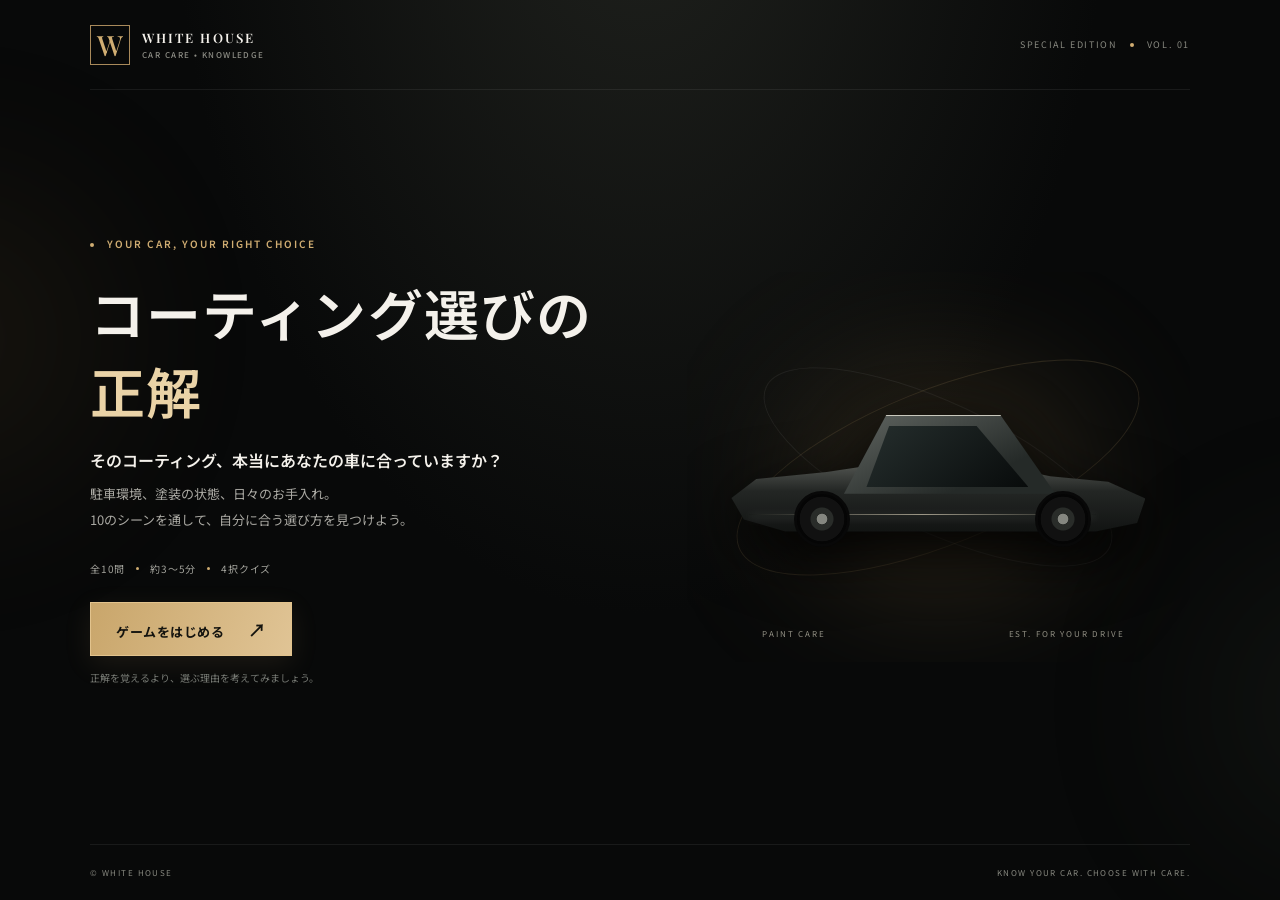
==== coating-quiz/index.html @ e6cbf6b0 "Add files via upload" ====
<!doctype html>
<html lang="ja">
<head>
  <meta charset="utf-8">
  <meta name="viewport" content="width=device-width, initial-scale=1">
  <meta name="theme-color" content="#080909">
  <meta name="description" content="愛車に合うコーティング選びを、10問のクイズで学ぶゲーム。">
  <title>コーティング選びの正解 | WHITE HOUSE</title>
  <link rel="preconnect" href="https://fonts.googleapis.com">
  <link rel="preconnect" href="https://fonts.gstatic.com" crossorigin>
  <link href="https://fonts.googleapis.com/css2?family=Noto+Sans+JP:wght@400;500;600;700;800&family=Playfair+Display:wght@500;600&display=swap" rel="stylesheet">
  <link rel="stylesheet" href="styles.css">
  <script src="questions.js" defer></script>
  <script src="app.js" defer></script>
</head>
<body>
  <div class="ambient ambient-one" aria-hidden="true"></div>
  <div class="ambient ambient-two" aria-hidden="true"></div>
  <main class="shell">
    <header class="masthead">
      <a class="brand" href="#top" aria-label="WHITE HOUSE トップ">
        <span class="brand-mark" aria-hidden="true">W</span>
        <span class="brand-name">WHITE HOUSE<small>CAR CARE • KNOWLEDGE</small></span>
      </a>
      <span class="edition">SPECIAL EDITION <i></i> VOL. 01</span>
    </header>

    <section id="start-screen" class="screen hero" aria-labelledby="game-title">
      <div class="hero-copy">
        <p class="eyebrow"><span></span> YOUR CAR, YOUR RIGHT CHOICE</p>
        <h1 id="game-title">コーティング選びの<span>正解</span></h1>
        <p class="hero-lead">そのコーティング、本当にあなたの車に合っていますか？</p>
        <p class="hero-description">駐車環境、塗装の状態、日々のお手入れ。<br>10のシーンを通して、自分に合う選び方を見つけよう。</p>
        <div class="hero-meta"><span>全10問</span><b></b><span>約3〜5分</span><b></b><span>4択クイズ</span></div>
        <button id="start-button" class="button button-primary">ゲームをはじめる <span aria-hidden="true">↗</span></button>
        <p class="fine-print">正解を覚えるより、選ぶ理由を考えてみましょう。</p>
      </div>
      <div class="hero-art" aria-hidden="true">
        <div class="art-glow"></div><div class="art-ring ring-a"></div><div class="art-ring ring-b"></div>
        <div class="car-illustration"><div class="car-top"></div><div class="car-body"></div><div class="car-glass"></div><div class="car-shine"></div><div class="wheel wheel-left"></div><div class="wheel wheel-right"></div></div>
        <div class="art-caption"><span>PAINT CARE</span><span>EST. FOR YOUR DRIVE</span></div>
      </div>
    </section>

    <section id="quiz-screen" class="screen quiz-screen" aria-live="polite" hidden>
      <div class="quiz-topline"><span id="stage-label" class="eyebrow">STAGE 01 <span class="eyebrow-jp">ディーラーコーティング</span></span><span id="question-count" class="question-count">01 <small>/ 10</small></span></div>
      <div class="progress-track" role="progressbar" aria-label="クイズの進行状況" aria-valuemin="0" aria-valuemax="10" aria-valuenow="1"><span id="progress-fill"></span></div>
      <div class="question-card">
        <p id="scenario" class="scenario"></p>
        <h2 id="question-title" class="question-title"></h2>
        <div id="choices" class="choices"></div>
        <div id="feedback" class="feedback" hidden>
          <div class="feedback-heading"><span id="feedback-status"></span><span id="feedback-note"></span></div>
          <p id="answer-feedback" class="answer-feedback"></p>
          <div class="explanation"><span class="explanation-label">LEARN MORE</span><p id="explanation-text"></p></div>
          <button id="next-button" class="button button-primary next-button">次の問題へ <span aria-hidden="true">→</span></button>
        </div>
      </div>
      <div class="quiz-footer"><span>WHITE HOUSE <i>·</i> COATING GUIDE</span><span>自分のペースで考えてみよう</span></div>
    </section>

    <section id="result-screen" class="screen result-screen" aria-labelledby="result-heading" hidden>
      <p class="eyebrow"><span></span> YOUR COATING IQ</p>
      <h2 id="result-heading">QUIZ <span>COMPLETE</span></h2>
      <div class="result-main">
        <div class="score-wrap"><span class="score-label">YOUR SCORE</span><div class="score"><span id="score-value">0</span><small>/ 10</small></div><span id="rank-name" class="rank-name"></span></div>
        <div class="result-message"><p id="rank-description"></p><div class="result-divider"></div><span class="summary-label">あなたの回答傾向</span><p id="tendency-text" class="tendency-text"></p></div>
      </div>
      <div class="takeaways"><span class="explanation-label">TAKEAWAY</span><p>コーティングは「どこで・何を」だけでなく、<strong>なぜ必要か、どう維持するか</strong>まで考えると選びやすくなります。</p></div>
      <button id="replay-button" class="button button-primary">もう一度プレイ <span aria-hidden="true">↻</span></button>
      <p class="disclaimer">本ゲームは一般的な選び方の学習を目的としています。車種・塗装状態・製品・施工条件により結果は異なります。具体的な性能や保証条件は、各メーカーの最新資料と施工店にご確認ください。</p>
    </section>

    <footer class="site-footer"><span>© WHITE HOUSE</span><span>KNOW YOUR CAR. CHOOSE WITH CARE.</span></footer>
  </main>
</body>
</html>
---- coating-quiz/styles.css ----
:root{color-scheme:dark;--bg:#080909;--panel:#101211;--panel2:#151816;--line:#292d29;--gold:#d0ad72;--gold-light:#ead3a7;--text:#f4f1eb;--muted:#999b96;--green:#a9c5aa;--red:#dfaa9f;--serif:"Playfair Display",Georgia,serif;--sans:"Noto Sans JP",system-ui,sans-serif}*{box-sizing:border-box}html{min-height:100%;background:var(--bg)}body{margin:0;min-height:100vh;background:radial-gradient(ellipse at 50% -20%,#20221e 0,transparent 52%),var(--bg);color:var(--text);font-family:var(--sans);font-size:15px;line-height:1.7;overflow-x:hidden}.ambient{position:fixed;pointer-events:none;border-radius:50%;filter:blur(100px);opacity:.1}.ambient-one{width:300px;height:300px;background:#b0844a;top:21%;left:-200px}.ambient-two{width:300px;height:300px;background:#68765e;right:-220px;bottom:5%}.shell{position:relative;z-index:1;width:min(1100px,calc(100% - 48px));min-height:100vh;margin:auto;display:flex;flex-direction:column}.masthead{height:90px;border-bottom:1px solid #ffffff12;display:flex;align-items:center;justify-content:space-between}.brand{display:flex;align-items:center;gap:12px;color:var(--text);text-decoration:none}.brand-mark{font:500 28px var(--serif);color:var(--gold);border:1px solid #a98a5b;width:40px;height:40px;display:grid;place-items:center}.brand-name{font:600 13px var(--serif);letter-spacing:.16em}.brand-name small{display:block;font:500 8px var(--sans);color:#8d8d85;letter-spacing:.18em;margin-top:3px}.edition,.site-footer{font-size:9px;letter-spacing:.18em;color:#888980}.edition i,.hero-meta b,.eyebrow>span{display:inline-block;width:4px;height:4px;border-radius:50%;background:var(--gold);vertical-align:middle;margin:0 9px}.screen[hidden]{display:none!important}.hero{flex:1;min-height:580px;display:grid;grid-template-columns:1fr .92fr;align-items:center;gap:50px;padding:48px 0}.hero-copy{padding:22px 0}.eyebrow{font-size:10px;letter-spacing:.2em;color:var(--gold);font-weight:600;margin:0 0 21px}.eyebrow>span{margin-left:0;margin-right:9px}.hero h1{font-size:clamp(34px,4.4vw,55px);letter-spacing:.02em;line-height:1.42;margin:0;font-weight:600}.hero h1 span{color:var(--gold-light)}.hero-lead{font-size:16px;font-weight:600;margin:18px 0 7px}.hero-description{font-size:13px;color:#aaa9a3;line-height:2;margin:0}.hero-meta{display:flex;align-items:center;gap:3px;font-size:10px;letter-spacing:.08em;color:#a3a39c;margin:27px 0 25px}.hero-meta b{width:3px;height:3px;margin:0 8px}.button{font-family:var(--sans);cursor:pointer;transition:transform .18s ease,background .18s ease,border .18s ease}.button:hover{transform:translateY(-2px)}.button-primary{min-height:54px;padding:0 25px;border:1px solid #e2c38d;background:linear-gradient(110deg,#c9a66b,#e0c495);color:#15140f;font-weight:700;font-size:13px;letter-spacing:.04em;box-shadow:0 8px 28px #c9a66b1c}.button-primary span{font-size:18px;margin-left:20px}.fine-print{font-size:10px;color:#777a74;margin:13px 0}.hero-art{height:390px;position:relative;display:grid;place-items:center;overflow:hidden}.art-glow{position:absolute;width:290px;height:220px;border-radius:50%;background:#c39e6230;filter:blur(70px);top:100px}.art-ring{position:absolute;border:1px solid #b99a652b;border-radius:50%;transform:rotate(-22deg)}.ring-a{width:430px;height:155px}.ring-b{width:380px;height:130px;transform:rotate(25deg);border-color:#ffffff10}.car-illustration{position:relative;width:min(450px,100%);height:180px;margin-top:30px;filter:drop-shadow(0 18px 30px #000)}.car-body{position:absolute;bottom:37px;left:4%;width:92%;height:70px;background:linear-gradient(180deg,#50534f 0,#232624 38%,#111312 100%);clip-path:polygon(6% 20%,23% 10%,33% 1%,64% 0,77% 16%,91% 24%,100% 48%,98% 83%,88% 95%,13% 95%,3% 78%,0 47%);border-bottom:1px solid #bfc2b878}.car-top{position:absolute;z-index:1;left:29%;top:23px;width:47%;height:83px;background:linear-gradient(155deg,#606561,#252a28 70%);clip-path:polygon(20% 0,74% 0,100% 95%,0 95%);border-top:1px solid #c9c8bd}.car-glass{position:absolute;z-index:2;top:34px;left:34%;width:36%;height:61px;background:linear-gradient(140deg,#252e2d,#080b0b);clip-path:polygon(14% 0,68% 0,100% 100%,0 100%)}.car-shine{position:absolute;z-index:3;left:8%;bottom:57px;width:77%;height:1px;background:linear-gradient(90deg,transparent,#ded4bcaa,transparent);box-shadow:0 2px 8px #fff5}.wheel{position:absolute;z-index:4;bottom:25px;width:56px;height:56px;border-radius:50%;background:radial-gradient(circle,#858780 0 14%,#292c29 16% 31%,#111 34% 62%,#050505 64%);border:3px solid #080808}.wheel-left{left:18%}.wheel-right{right:16%}.art-caption{position:absolute;bottom:21px;left:15%;right:13%;display:flex;justify-content:space-between;font-size:8px;letter-spacing:.23em;color:#929084}.site-footer{margin-top:auto;min-height:56px;border-top:1px solid #ffffff12;display:flex;align-items:center;justify-content:space-between;font-size:8px}.quiz-screen{flex:1;max-width:800px;width:100%;margin:0 auto;padding:54px 0 35px}.quiz-topline{display:flex;justify-content:space-between;align-items:center}.quiz-topline .eyebrow{margin:0}.eyebrow-jp{letter-spacing:.06em;color:#aaa9a1;margin-left:8px}.question-count{font:500 22px var(--serif);color:var(--gold-light)}.question-count small{font:10px var(--sans);color:#858780}.progress-track{height:2px;background:#292c28;margin:20px 0 37px}.progress-track span{display:block;width:10%;height:100%;background:var(--gold);transition:width .35s ease}.question-card{padding:0 0 15px}.scenario{font-size:12px;color:#a3a49d;line-height:1.9;white-space:pre-line;margin:0 0 14px}.question-title{font-size:clamp(24px,4vw,34px);line-height:1.5;margin:0 0 10px;font-weight:600;letter-spacing:.015em}.choices{display:grid;gap:10px;margin-top:25px}.choice{display:flex;align-items:center;gap:15px;min-height:63px;padding:12px 17px;border:1px solid #30332f;background:#111312;color:var(--text);text-align:left;font:500 13px/1.7 var(--sans);cursor:pointer;transition:background .18s,border-color .18s,transform .18s}.choice:hover:not(:disabled){border-color:#af9161;background:#181915;transform:translateX(3px)}.choice-letter{flex:none;font:500 13px var(--serif);color:var(--gold);width:28px;height:28px;border:1px solid #64543b;display:grid;place-items:center}.choice-text{flex:1}.choice-arrow{color:#787b73;opacity:0}.choice:hover .choice-arrow{opacity:1}.choice:disabled{cursor:default}.choice.is-correct{border-color:#8ca98d;background:#182018}.choice.is-correct .choice-letter{color:#c2dfc3;border-color:#668568}.choice.is-selected-wrong{border-color:#91625c;background:#211817}.choice.is-selected-wrong .choice-letter{color:#e1b2a7;border-color:#80544e}.feedback{margin-top:22px;padding:23px 24px 25px;border:1px solid #34352e;background:linear-gradient(135deg,#171815,#111211)}.feedback-heading{display:flex;align-items:center;gap:12px}.status-correct,.status-review{font-size:14px;font-weight:700;color:var(--green)}.status-review{color:var(--red)}.feedback-heading>span:last-child,.explanation-label{font-size:8px;letter-spacing:.2em;color:var(--gold)}.answer-feedback{font-size:12px;margin:8px 0 18px;color:#d8d5cd}.explanation{border-top:1px solid #ffffff15;padding-top:14px}.explanation-label{font-weight:600}.explanation p{font-size:12px;line-height:1.95;color:#b7b6af;margin:7px 0 0}.next-button{margin-top:20px;min-height:47px}.quiz-footer{display:flex;justify-content:space-between;padding-top:22px;border-top:1px solid #ffffff10;color:#777971;font-size:8px;letter-spacing:.13em}.quiz-footer i{color:var(--gold);font-style:normal}.result-screen{flex:1;max-width:760px;width:100%;margin:0 auto;padding:54px 0 42px}.result-screen>.eyebrow{margin-bottom:8px}.result-screen h2{font:500 clamp(34px,7vw,53px) var(--serif);letter-spacing:.07em;margin:0 0 32px}.result-screen h2 span{color:var(--gold)}.result-main{display:grid;grid-template-columns:.8fr 1.2fr;border:1px solid #34352f;background:#111312}.score-wrap{min-height:214px;padding:25px;display:flex;flex-direction:column;justify-content:center;align-items:center;border-right:1px solid #34352f}.score-label,.summary-label{font-size:9px;letter-spacing:.2em;color:#9b9b91}.score{font:500 70px/.98 var(--serif);color:var(--gold-light);margin:12px 0}.score small{font:14px var(--sans);color:#898a82}.rank-name{font-size:14px;font-weight:600}.result-message{padding:30px;display:flex;flex-direction:column;justify-content:center}.result-message>p:first-child{font-size:13px;line-height:2;color:#d3d0c9;margin:0}.result-divider{height:1px;background:#ffffff18;margin:21px 0 17px}.tendency-text{font-size:12px;line-height:1.9;color:#b4b2aa;margin:9px 0 0}.takeaways{margin:16px 0 24px;padding:19px 22px;border-left:2px solid var(--gold);background:#151613}.takeaways p{font-size:12px;line-height:1.9;color:#b9b8b1;margin:7px 0 0}.takeaways strong{color:var(--gold-light)}.result-screen>.button{display:block;margin:auto}.disclaimer{text-align:center;font-size:9px;line-height:1.8;color:#777971;max-width:640px;margin:24px auto 0}
button:focus-visible,a:focus-visible{outline:2px solid var(--gold-light);outline-offset:3px}
@media(max-width:740px){.shell{width:min(100% - 38px,560px)}.masthead{height:72px}.edition{font-size:7px}.hero{display:flex;flex-direction:column;align-items:stretch;justify-content:center;gap:0;padding:40px 0 30px;min-height:0}.hero-copy{padding:10px 0 0}.eyebrow{font-size:9px;margin-bottom:14px}.hero h1{font-size:clamp(34px,8vw,48px)}.hero-lead{font-size:14px;margin-top:13px}.hero-description{font-size:12px}.hero-meta{margin:20px 0 19px}.hero .button{width:100%}.hero-art{height:218px;order:-1;margin:0 -10px 12px}.art-glow{top:56px;width:220px;height:150px}.art-ring.ring-a{width:340px;height:118px}.ring-b{width:300px;height:100px}.car-illustration{width:min(365px,100%);transform:scale(.82);margin-top:9px}.art-caption{bottom:2px;left:13%;right:12%;font-size:7px}.fine-print{margin:10px 0 0}.site-footer{min-height:46px;font-size:7px}.quiz-screen,.result-screen{padding:35px 0 28px}.progress-track{margin:17px 0 28px}.question-title{font-size:25px}.scenario{font-size:11px}.choices{gap:8px;margin-top:21px}.choice{min-height:60px;padding:10px 12px;gap:12px;font-size:12px}.feedback{padding:18px 16px 20px;margin-top:18px}.feedback-heading{flex-wrap:wrap}.explanation p{font-size:11px}.quiz-footer{font-size:7px;gap:10px}.quiz-footer span:last-child{text-align:right}.result-main{grid-template-columns:1fr}.score-wrap{min-height:170px;border-right:0;border-bottom:1px solid #34352f}.score{font-size:60px;margin:7px 0}.result-message{padding:21px}.result-screen h2{margin-bottom:23px}.takeaways{margin:13px 0 20px;padding:16px}.disclaimer{font-size:8px}}
@media(prefers-reduced-motion:reduce){*,*::before,*::after{scroll-behavior:auto!important;transition:none!important}}
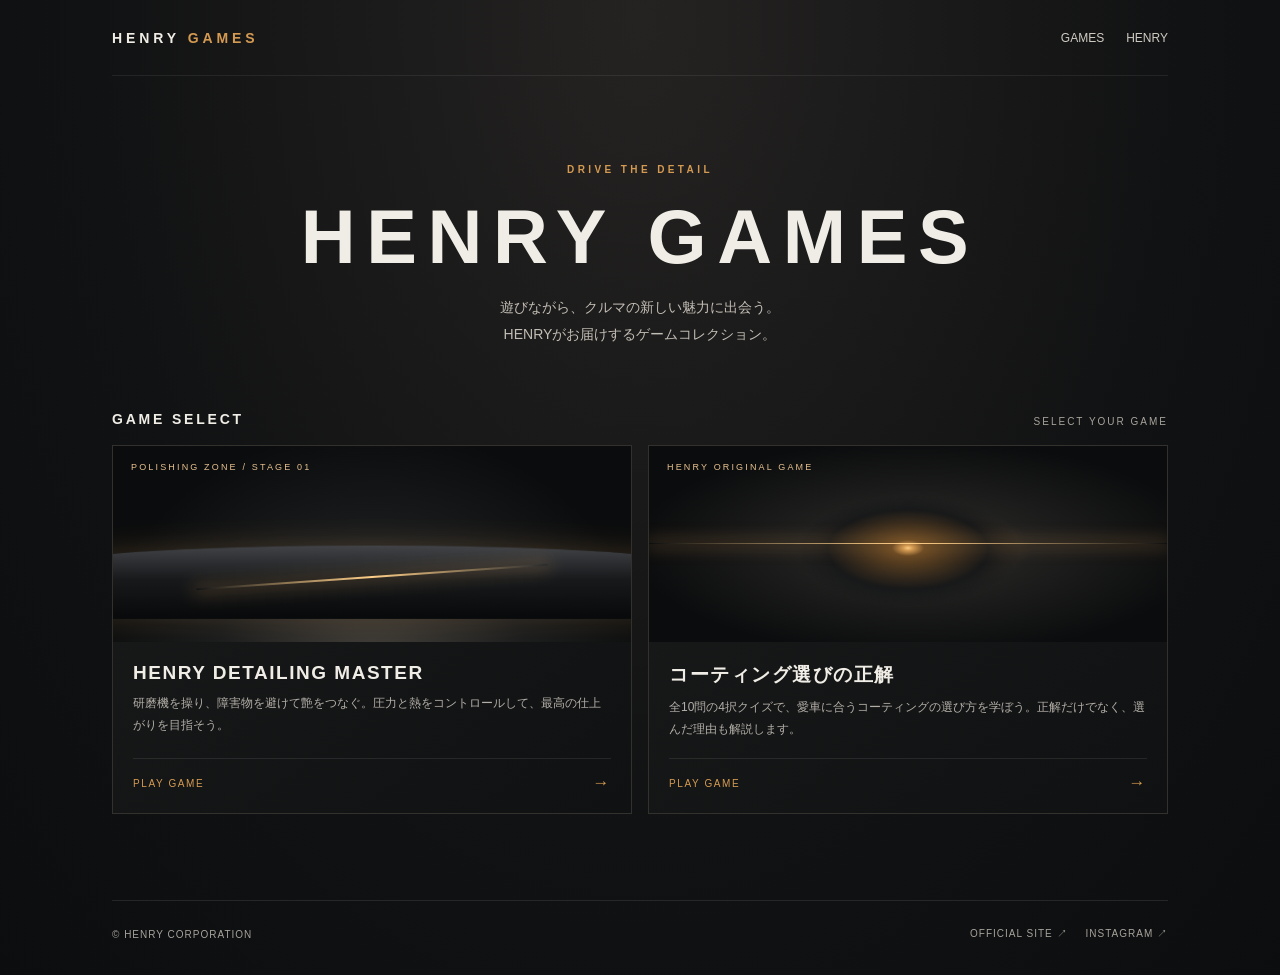
==== commit 6ab0f68f: "Add files via upload" ====
--- a/coating-quiz/index.html
+++ b/coating-quiz/index.html
@@ -2,76 +2,48 @@
 <html lang="ja">
 <head>
   <meta charset="utf-8">
-  <meta name="viewport" content="width=device-width, initial-scale=1">
-  <meta name="theme-color" content="#080909">
-  <meta name="description" content="愛車に合うコーティング選びを、10問のクイズで学ぶゲーム。">
-  <title>コーティング選びの正解 | WHITE HOUSE</title>
-  <link rel="preconnect" href="https://fonts.googleapis.com">
-  <link rel="preconnect" href="https://fonts.gstatic.com" crossorigin>
-  <link href="https://fonts.googleapis.com/css2?family=Noto+Sans+JP:wght@400;500;600;700;800&family=Playfair+Display:wght@500;600&display=swap" rel="stylesheet">
-  <link rel="stylesheet" href="styles.css">
-  <script src="questions.js" defer></script>
-  <script src="app.js" defer></script>
+  <meta name="viewport" content="width=device-width, initial-scale=1, viewport-fit=cover">
+  <meta name="theme-color" content="#090a0b">
+  <meta name="description" content="HENRY GAMES — HENRYが届ける、車とディテーリングのゲーム。">
+  <title>HENRY GAMES</title>
+  <style>
+    :root{color-scheme:dark;--bg:#090a0b;--panel:#141618;--line:#33312d;--text:#f0ede6;--muted:#a7a39c;--amber:#d49a52}
+    *{box-sizing:border-box}html{scroll-behavior:smooth}body{margin:0;background:radial-gradient(ellipse at 50% 2%,#252322 0,#111213 34rem,var(--bg) 72rem);color:var(--text);font-family:Inter,-apple-system,BlinkMacSystemFont,"Helvetica Neue",Arial,sans-serif;min-height:100vh}
+    a{color:inherit}.wrap{max-width:1100px;margin:auto;padding:0 22px}header{height:76px;display:flex;align-items:center;justify-content:space-between;border-bottom:1px solid #ffffff12}.wordmark{font-size:14px;letter-spacing:.28em;font-weight:800;text-decoration:none}.wordmark span{color:var(--amber)}.nav{display:flex;gap:22px;font-size:12px;color:#d0ccc4}.nav a{text-decoration:none}.nav a:hover{color:var(--amber)}
+    .hero{padding:88px 0 64px;text-align:center}.eyebrow{font-size:10px;letter-spacing:.34em;color:var(--amber);font-weight:700}.hero h1{font-size:clamp(40px,9vw,76px);letter-spacing:.14em;margin:18px 0 14px}.hero p{color:#c3beb5;line-height:1.9;font-size:14px;margin:0}
+    .section-head{display:flex;align-items:end;justify-content:space-between;margin:0 0 18px}.section-head h2{font-size:14px;letter-spacing:.2em;margin:0}.section-head span{font-size:10px;letter-spacing:.2em;color:var(--muted)}.games{display:grid;grid-template-columns:repeat(2,minmax(0,1fr));gap:16px;padding-bottom:86px}.card{display:flex;flex-direction:column;min-height:330px;background:linear-gradient(145deg,#191a1a,#101112);border:1px solid var(--line);text-decoration:none;overflow:hidden;transition:transform .2s,border-color .2s}.card:hover{transform:translateY(-4px);border-color:var(--amber)}.visual{height:196px;position:relative;overflow:hidden;background:radial-gradient(ellipse at 50% 115%,#44403a 0,#1a1b1c 43%,#0b0c0d 76%)}.visual:before{content:"";position:absolute;left:-10%;right:-10%;bottom:12%;height:38%;border-radius:50% 50% 0 0 / 25% 25% 0 0;transform:perspective(150px) rotateX(8deg);background:linear-gradient(180deg,#414347,#17191b 48%,#08090a);box-shadow:0 -2px 30px #d49a5233}.visual:after{content:"";position:absolute;left:16%;right:16%;bottom:33%;height:2px;background:linear-gradient(90deg,transparent,#ffcf89,transparent);box-shadow:0 0 17px 3px #d49a5255;transform:rotate(-4deg)}.visual.second{background:radial-gradient(ellipse at 52% 52%,#59432a 0,#20201f 30%,#0b0c0d 75%)}.visual.second:before{left:28%;right:28%;bottom:19%;height:58%;border-radius:50%;background:radial-gradient(ellipse,#ffcf8a 0,#d49a52 3%,#674722 10%,#171819 50%,transparent 70%);box-shadow:none}.visual.second:after{left:0;right:0;bottom:50%;height:1px;transform:none}.visual-label{position:absolute;z-index:1;left:18px;top:16px;font-size:9px;letter-spacing:.24em;color:#e8c18f}.card-body{padding:20px;display:flex;flex:1;flex-direction:column}.card h3{font-size:19px;letter-spacing:.08em;margin:0 0 9px}.card p{font-size:12px;line-height:1.8;color:#b3afa8;margin:0 0 18px}.card-foot{margin-top:auto;display:flex;align-items:center;justify-content:space-between;border-top:1px solid #ffffff16;padding-top:14px;color:var(--amber);font-size:10px;letter-spacing:.16em}.arrow{font-size:17px}
+    footer{border-top:1px solid #ffffff18;padding:26px 0 34px;display:flex;justify-content:space-between;align-items:center;gap:20px;color:var(--muted);font-size:10px;letter-spacing:.1em}.social{display:flex;gap:18px}.social a{text-decoration:none}.social a:hover{color:var(--amber)}
+    @media(max-width:640px){.wrap{padding:0 18px}header{height:66px}.nav{gap:14px;font-size:11px}.hero{padding:68px 0 48px}.hero p{font-size:13px}.games{grid-template-columns:1fr;gap:14px;padding-bottom:64px}.card{min-height:0}.visual{height:190px}.card-body{padding:18px}.card h3{font-size:18px}.section-head span{font-size:9px}footer{align-items:flex-start;flex-direction:column}.social{gap:16px}}
+    @media(prefers-reduced-motion:reduce){html{scroll-behavior:auto}.card{transition:none}}
+  </style>
 </head>
 <body>
-  <div class="ambient ambient-one" aria-hidden="true"></div>
-  <div class="ambient ambient-two" aria-hidden="true"></div>
-  <main class="shell">
-    <header class="masthead">
-      <a class="brand" href="#top" aria-label="WHITE HOUSE トップ">
-        <span class="brand-mark" aria-hidden="true">W</span>
-        <span class="brand-name">WHITE HOUSE<small>CAR CARE • KNOWLEDGE</small></span>
-      </a>
-      <span class="edition">SPECIAL EDITION <i></i> VOL. 01</span>
+  <div class="wrap">
+    <header>
+      <a class="wordmark" href="./" aria-label="HENRY GAMES トップ">HENRY <span>GAMES</span></a>
+      <nav class="nav" aria-label="メインナビゲーション"><a href="#games">GAMES</a><a href="https://henrycorporation.com/" target="_blank" rel="noopener noreferrer">HENRY</a></nav>
     </header>
-
-    <section id="start-screen" class="screen hero" aria-labelledby="game-title">
-      <div class="hero-copy">
-        <p class="eyebrow"><span></span> YOUR CAR, YOUR RIGHT CHOICE</p>
-        <h1 id="game-title">コーティング選びの<span>正解</span></h1>
-        <p class="hero-lead">そのコーティング、本当にあなたの車に合っていますか？</p>
-        <p class="hero-description">駐車環境、塗装の状態、日々のお手入れ。<br>10のシーンを通して、自分に合う選び方を見つけよう。</p>
-        <div class="hero-meta"><span>全10問</span><b></b><span>約3〜5分</span><b></b><span>4択クイズ</span></div>
-        <button id="start-button" class="button button-primary">ゲームをはじめる <span aria-hidden="true">↗</span></button>
-        <p class="fine-print">正解を覚えるより、選ぶ理由を考えてみましょう。</p>
-      </div>
-      <div class="hero-art" aria-hidden="true">
-        <div class="art-glow"></div><div class="art-ring ring-a"></div><div class="art-ring ring-b"></div>
-        <div class="car-illustration"><div class="car-top"></div><div class="car-body"></div><div class="car-glass"></div><div class="car-shine"></div><div class="wheel wheel-left"></div><div class="wheel wheel-right"></div></div>
-        <div class="art-caption"><span>PAINT CARE</span><span>EST. FOR YOUR DRIVE</span></div>
-      </div>
-    </section>
-
-    <section id="quiz-screen" class="screen quiz-screen" aria-live="polite" hidden>
-      <div class="quiz-topline"><span id="stage-label" class="eyebrow">STAGE 01 <span class="eyebrow-jp">ディーラーコーティング</span></span><span id="question-count" class="question-count">01 <small>/ 10</small></span></div>
-      <div class="progress-track" role="progressbar" aria-label="クイズの進行状況" aria-valuemin="0" aria-valuemax="10" aria-valuenow="1"><span id="progress-fill"></span></div>
-      <div class="question-card">
-        <p id="scenario" class="scenario"></p>
-        <h2 id="question-title" class="question-title"></h2>
-        <div id="choices" class="choices"></div>
-        <div id="feedback" class="feedback" hidden>
-          <div class="feedback-heading"><span id="feedback-status"></span><span id="feedback-note"></span></div>
-          <p id="answer-feedback" class="answer-feedback"></p>
-          <div class="explanation"><span class="explanation-label">LEARN MORE</span><p id="explanation-text"></p></div>
-          <button id="next-button" class="button button-primary next-button">次の問題へ <span aria-hidden="true">→</span></button>
+    <main>
+      <section class="hero">
+        <div class="eyebrow">DRIVE THE DETAIL</div>
+        <h1>HENRY GAMES</h1>
+        <p>遊びながら、クルマの新しい魅力に出会う。<br>HENRYがお届けするゲームコレクション。</p>
+      </section>
+      <section id="games" aria-labelledby="games-title">
+        <div class="section-head"><h2 id="games-title">GAME SELECT</h2><span>SELECT YOUR GAME</span></div>
+        <div class="games">
+          <a class="card" href="./ディテーリングマスター/" aria-label="HENRY DETAILING MASTERをプレイ">
+            <div class="visual"><span class="visual-label">POLISHING ZONE / STAGE 01</span></div>
+            <div class="card-body"><h3>HENRY DETAILING MASTER</h3><p>研磨機を操り、障害物を避けて艶をつなぐ。圧力と熱をコントロールして、最高の仕上がりを目指そう。</p><div class="card-foot"><span>PLAY GAME</span><span class="arrow">→</span></div></div>
+          </a>
+          <a class="card" href="./コーティングクイズ/" aria-label="コーティング選びの正解をプレイ">
+            <div class="visual second"><span class="visual-label">HENRY ORIGINAL GAME</span></div>
+            <div class="card-body"><h3>コーティング選びの正解</h3><p>全10問の4択クイズで、愛車に合うコーティングの選び方を学ぼう。正解だけでなく、選んだ理由も解説します。</p><div class="card-foot"><span>PLAY GAME</span><span class="arrow">→</span></div></div>
+          </a>
         </div>
-      </div>
-      <div class="quiz-footer"><span>WHITE HOUSE <i>·</i> COATING GUIDE</span><span>自分のペースで考えてみよう</span></div>
-    </section>
-
-    <section id="result-screen" class="screen result-screen" aria-labelledby="result-heading" hidden>
-      <p class="eyebrow"><span></span> YOUR COATING IQ</p>
-      <h2 id="result-heading">QUIZ <span>COMPLETE</span></h2>
-      <div class="result-main">
-        <div class="score-wrap"><span class="score-label">YOUR SCORE</span><div class="score"><span id="score-value">0</span><small>/ 10</small></div><span id="rank-name" class="rank-name"></span></div>
-        <div class="result-message"><p id="rank-description"></p><div class="result-divider"></div><span class="summary-label">あなたの回答傾向</span><p id="tendency-text" class="tendency-text"></p></div>
-      </div>
-      <div class="takeaways"><span class="explanation-label">TAKEAWAY</span><p>コーティングは「どこで・何を」だけでなく、<strong>なぜ必要か、どう維持するか</strong>まで考えると選びやすくなります。</p></div>
-      <button id="replay-button" class="button button-primary">もう一度プレイ <span aria-hidden="true">↻</span></button>
-      <p class="disclaimer">本ゲームは一般的な選び方の学習を目的としています。車種・塗装状態・製品・施工条件により結果は異なります。具体的な性能や保証条件は、各メーカーの最新資料と施工店にご確認ください。</p>
-    </section>
-
-    <footer class="site-footer"><span>© WHITE HOUSE</span><span>KNOW YOUR CAR. CHOOSE WITH CARE.</span></footer>
-  </main>
+      </section>
+    </main>
+    <footer><span>© HENRY CORPORATION</span><div class="social"><a href="https://henrycorporation.com/" target="_blank" rel="noopener noreferrer">OFFICIAL SITE ↗</a><a href="https://www.instagram.com/henry_corporation" target="_blank" rel="noopener noreferrer">INSTAGRAM ↗</a></div></footer>
+  </div>
 </body>
 </html>
